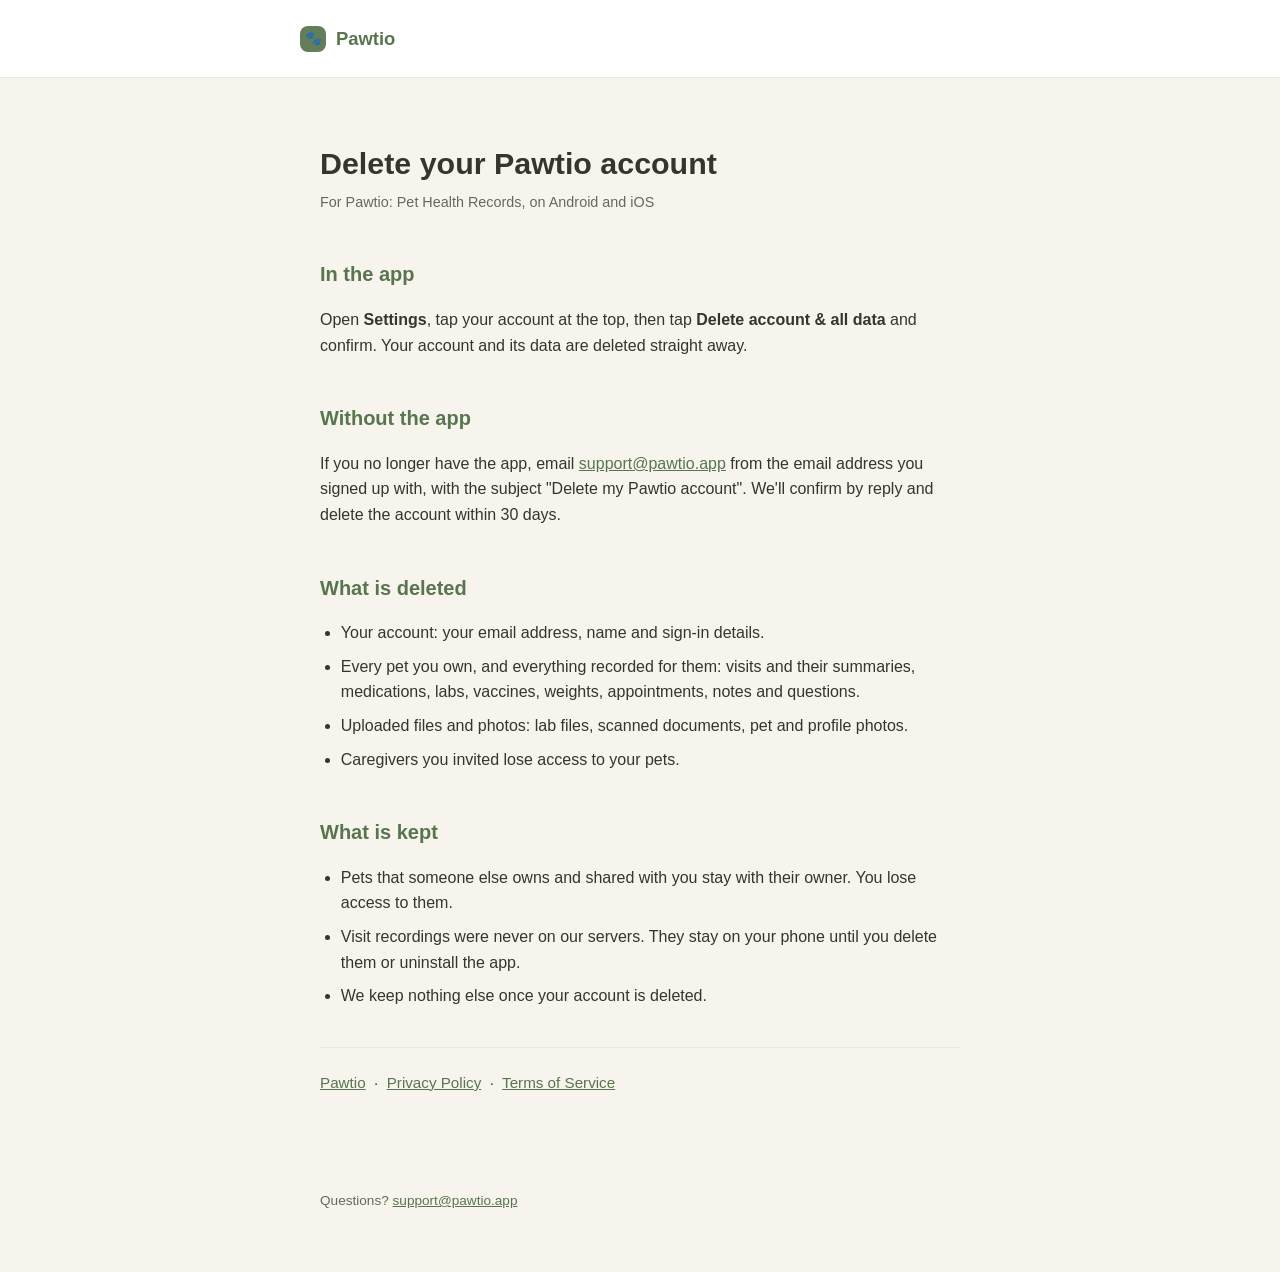
==== delete-account/index.html @ 782ae619 "Add /delete-account: how to delete a Pawtio account, with or without the app Google Play requires a " ====
<!doctype html>
<html lang="en">
<head>
  <meta charset="utf-8" />
  <meta name="viewport" content="width=device-width, initial-scale=1" />
  <title>Delete your account — Pawtio</title>
  <link rel="stylesheet" href="/style.css" />
</head>
<body>
  <header>
    <a class="brand" href="/">
      <span class="paw">🐾</span>
      Pawtio
    </a>
  </header>
  <main>
    <h1>Delete your Pawtio account</h1>
    <p class="meta">For Pawtio: Pet Health Records, on Android and iOS</p>

    <h2>In the app</h2>
    <p>
      Open <strong>Settings</strong>, tap your account at the top, then tap
      <strong>Delete account &amp; all data</strong> and confirm. Your account and its data are
      deleted straight away.
    </p>

    <h2>Without the app</h2>
    <p>
      If you no longer have the app, email
      <a href="mailto:support@pawtio.app?subject=Delete%20my%20Pawtio%20account">support@pawtio.app</a>
      from the email address you signed up with, with the subject "Delete my Pawtio account".
      We'll confirm by reply and delete the account within 30 days.
    </p>

    <h2>What is deleted</h2>
    <ul>
      <li>Your account: your email address, name and sign-in details.</li>
      <li>
        Every pet you own, and everything recorded for them: visits and their summaries,
        medications, labs, vaccines, weights, appointments, notes and questions.
      </li>
      <li>Uploaded files and photos: lab files, scanned documents, pet and profile photos.</li>
      <li>Caregivers you invited lose access to your pets.</li>
    </ul>

    <h2>What is kept</h2>
    <ul>
      <li>
        Pets that someone else owns and shared with you stay with their owner. You lose access
        to them.
      </li>
      <li>
        Visit recordings were never on our servers. They stay on your phone until you delete them
        or uninstall the app.
      </li>
      <li>We keep nothing else once your account is deleted.</li>
    </ul>

    <p class="doc-links">
      <a href="/">Pawtio</a> &nbsp;·&nbsp; <a href="/privacy">Privacy Policy</a>
      &nbsp;·&nbsp; <a href="/terms">Terms of Service</a>
    </p>
  </main>
  <footer>
    Questions? <a href="mailto:support@pawtio.app">support@pawtio.app</a>
  </footer>
</body>
</html>
---- style.css ----
:root {
  --bg: #f6f4ec;
  --surface: #ffffff;
  --text: #34352e;
  --muted: #66695a;
  --primary: #637e58;
  --primary-strong: #587550;
  --border: #e8e7dd;
}

* {
  box-sizing: border-box;
}

body {
  margin: 0;
  background: var(--bg);
  color: var(--text);
  font-family: -apple-system, BlinkMacSystemFont, "Segoe UI", Roboto, Helvetica, Arial,
    sans-serif;
  line-height: 1.6;
}

header {
  padding: 24px 20px;
  border-bottom: 1px solid var(--border);
  background: var(--surface);
}

header .brand {
  max-width: 680px;
  margin: 0 auto;
  display: flex;
  align-items: center;
  gap: 10px;
  font-weight: 700;
  font-size: 1.15rem;
  color: var(--primary-strong);
  text-decoration: none;
}

header .paw {
  width: 26px;
  height: 26px;
  border-radius: 8px;
  background: var(--primary);
  display: inline-flex;
  align-items: center;
  justify-content: center;
  color: var(--bg);
  font-size: 0.85rem;
}

main {
  max-width: 680px;
  margin: 0 auto;
  padding: 40px 20px 80px;
}

h1 {
  font-size: 1.9rem;
  margin-bottom: 4px;
}

h2 {
  font-size: 1.25rem;
  margin-top: 2.2em;
  color: var(--primary-strong);
}

.meta {
  color: var(--muted);
  font-size: 0.9rem;
  margin-top: 0;
  margin-bottom: 2em;
}

.stance {
  background: var(--surface);
  border: 1px solid var(--border);
  border-radius: 14px;
  padding: 16px 20px;
  margin: 1.5em 0;
  color: var(--muted);
  font-size: 0.95rem;
}

a {
  color: var(--primary-strong);
}

ul {
  padding-left: 1.3em;
}

li {
  margin-bottom: 0.5em;
}

.doc-links {
  margin-top: 2.5em;
  padding-top: 1.5em;
  border-top: 1px solid var(--border);
  font-size: 0.95rem;
}

footer {
  max-width: 680px;
  margin: 0 auto;
  padding: 0 20px 60px;
  color: var(--muted);
  font-size: 0.85rem;
}
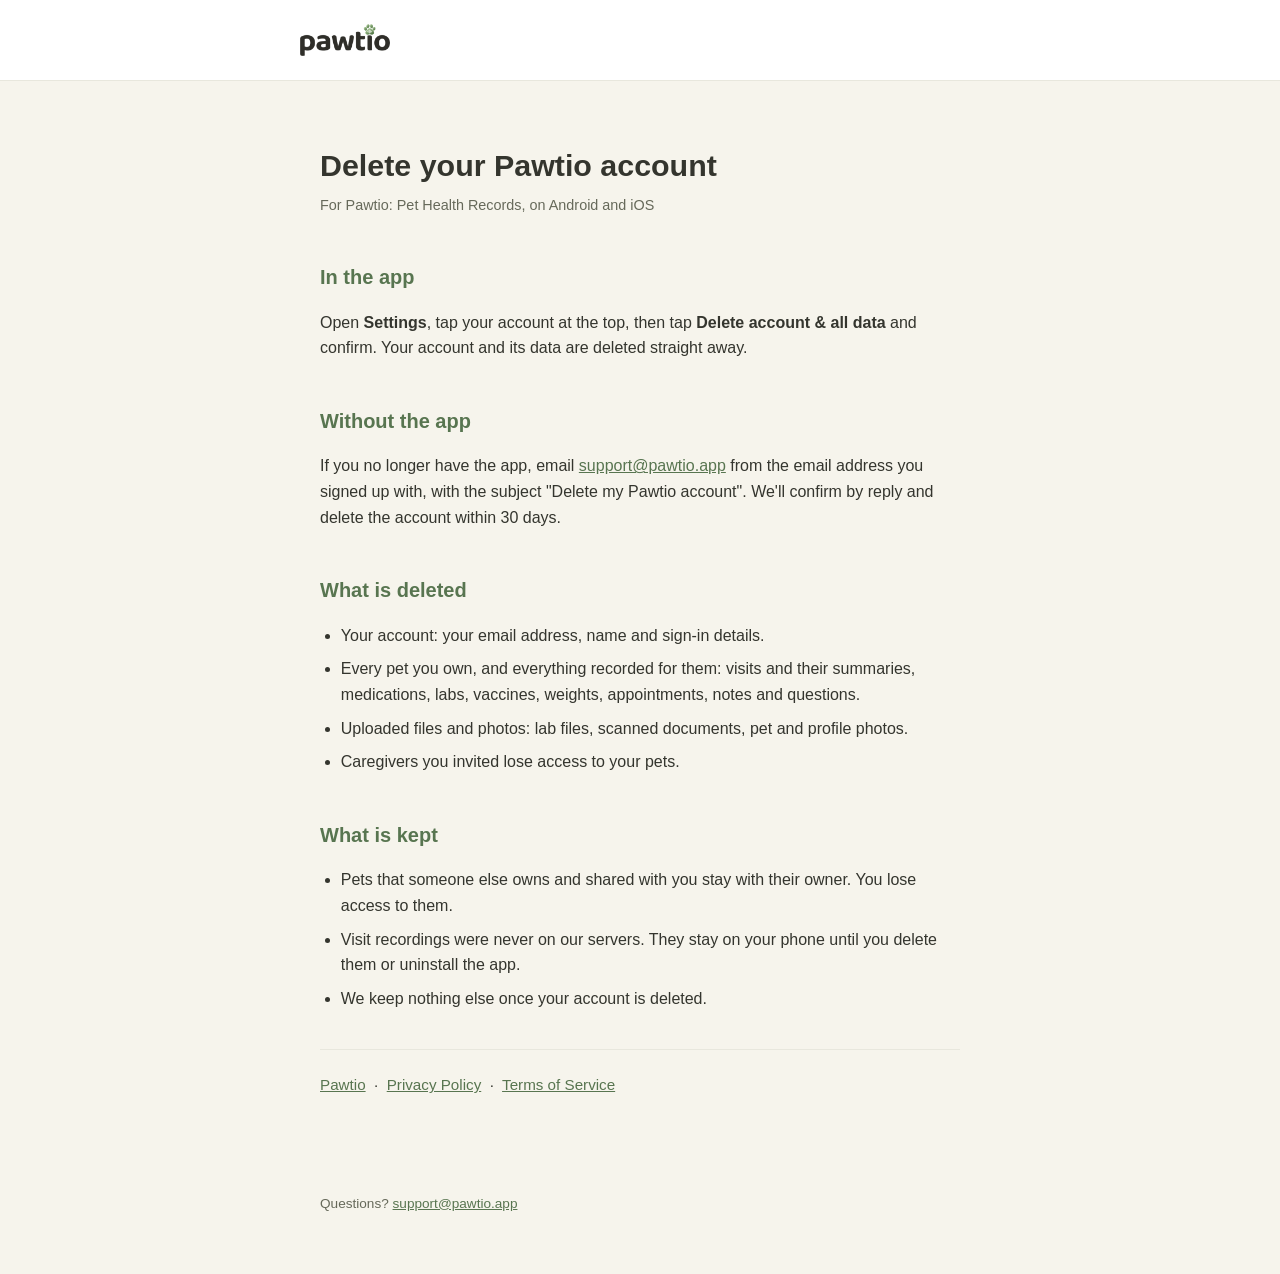
==== commit 5ef48ef3: "Add marketing site from the pawtio.app design: Home, Features, About, FAQ, Contact Static pages conv" ====
--- a/delete-account/index.html
+++ b/delete-account/index.html
@@ -4,13 +4,14 @@
   <meta charset="utf-8" />
   <meta name="viewport" content="width=device-width, initial-scale=1" />
   <title>Delete your account — Pawtio</title>
+  <link rel="icon" type="image/png" href="/favicon.png" />
+  <link rel="apple-touch-icon" href="/apple-touch-icon.png" />
   <link rel="stylesheet" href="/style.css" />
 </head>
 <body>
   <header>
     <a class="brand" href="/">
-      <span class="paw">🐾</span>
-      Pawtio
+      <img src="/assets/wordmark.png" alt="Pawtio" height="32" style="height: 32px; width: auto; display: block;" />
     </a>
   </header>
   <main>
--- a/style.css
+++ b/style.css
@@ -37,18 +37,6 @@
   font-size: 1.15rem;
   color: var(--primary-strong);
   text-decoration: none;
-}
-
-header .paw {
-  width: 26px;
-  height: 26px;
-  border-radius: 8px;
-  background: var(--primary);
-  display: inline-flex;
-  align-items: center;
-  justify-content: center;
-  color: var(--bg);
-  font-size: 0.85rem;
 }
 
 main {
